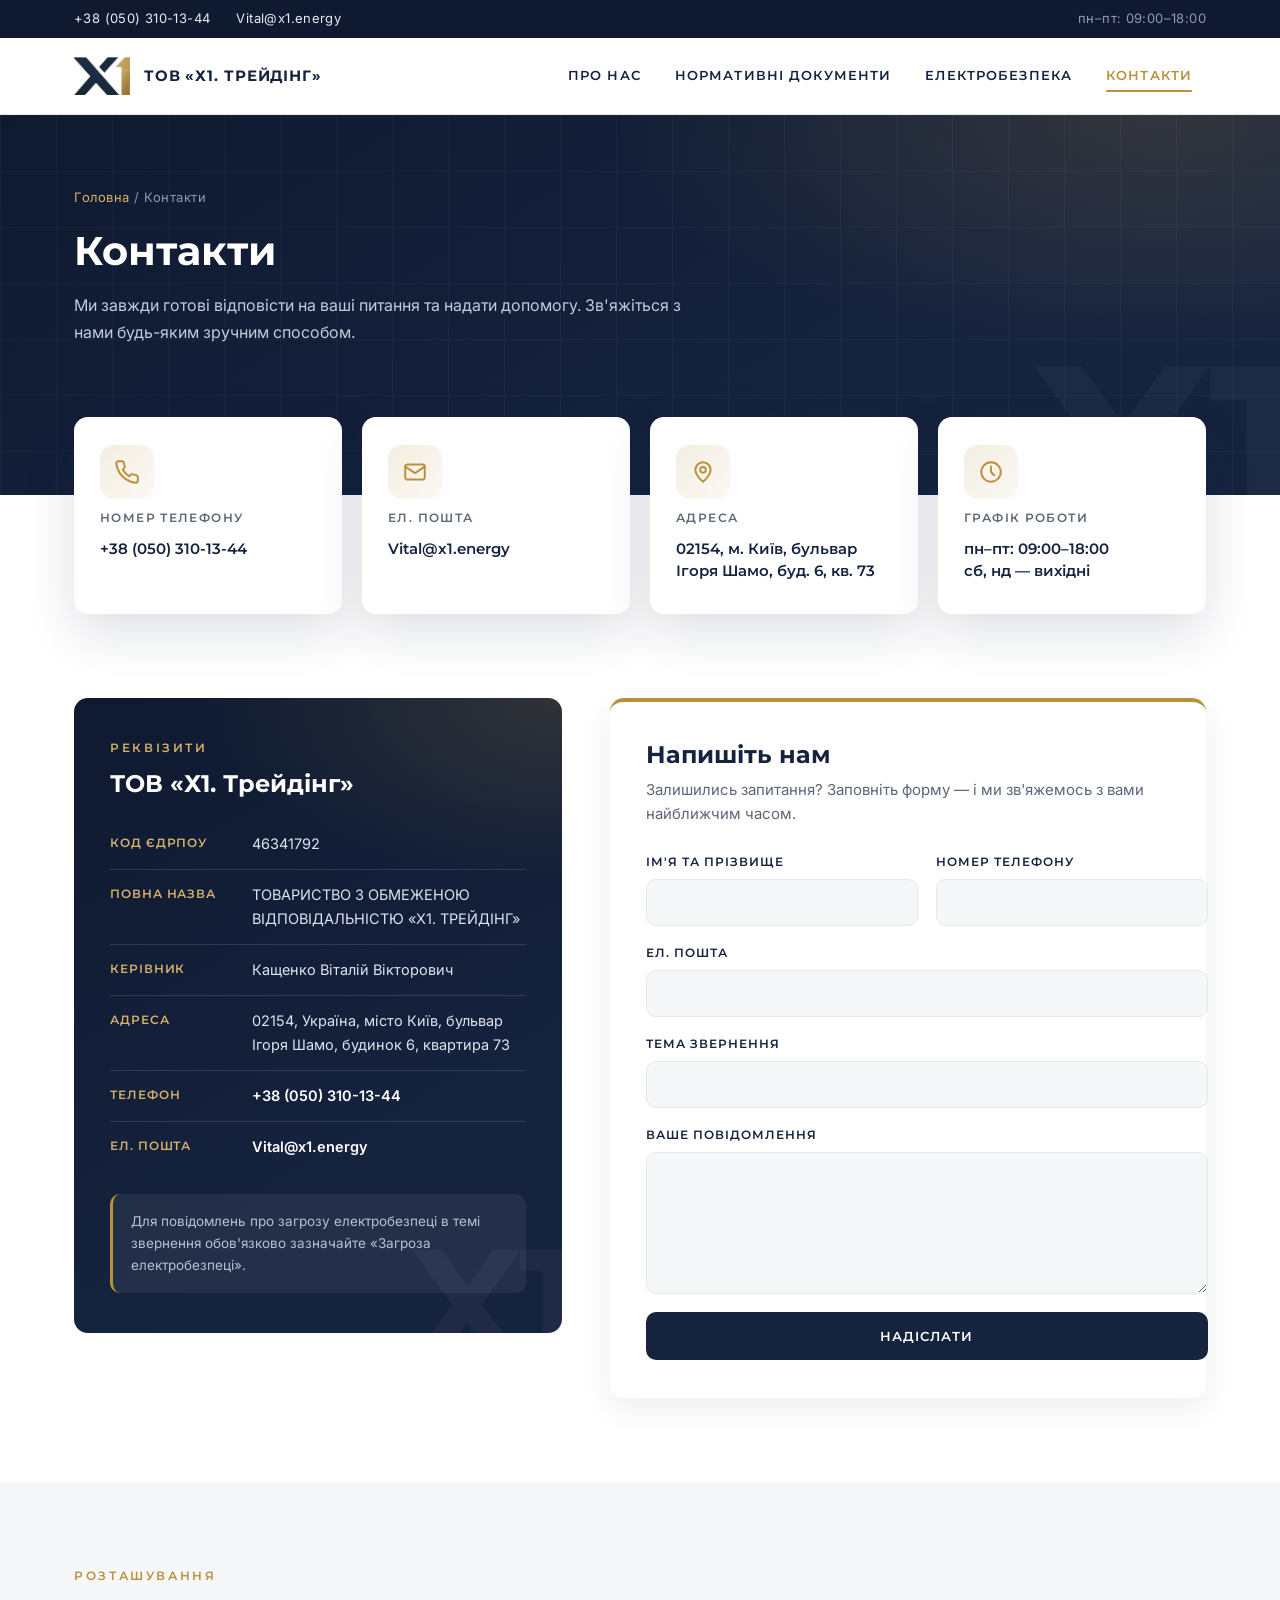
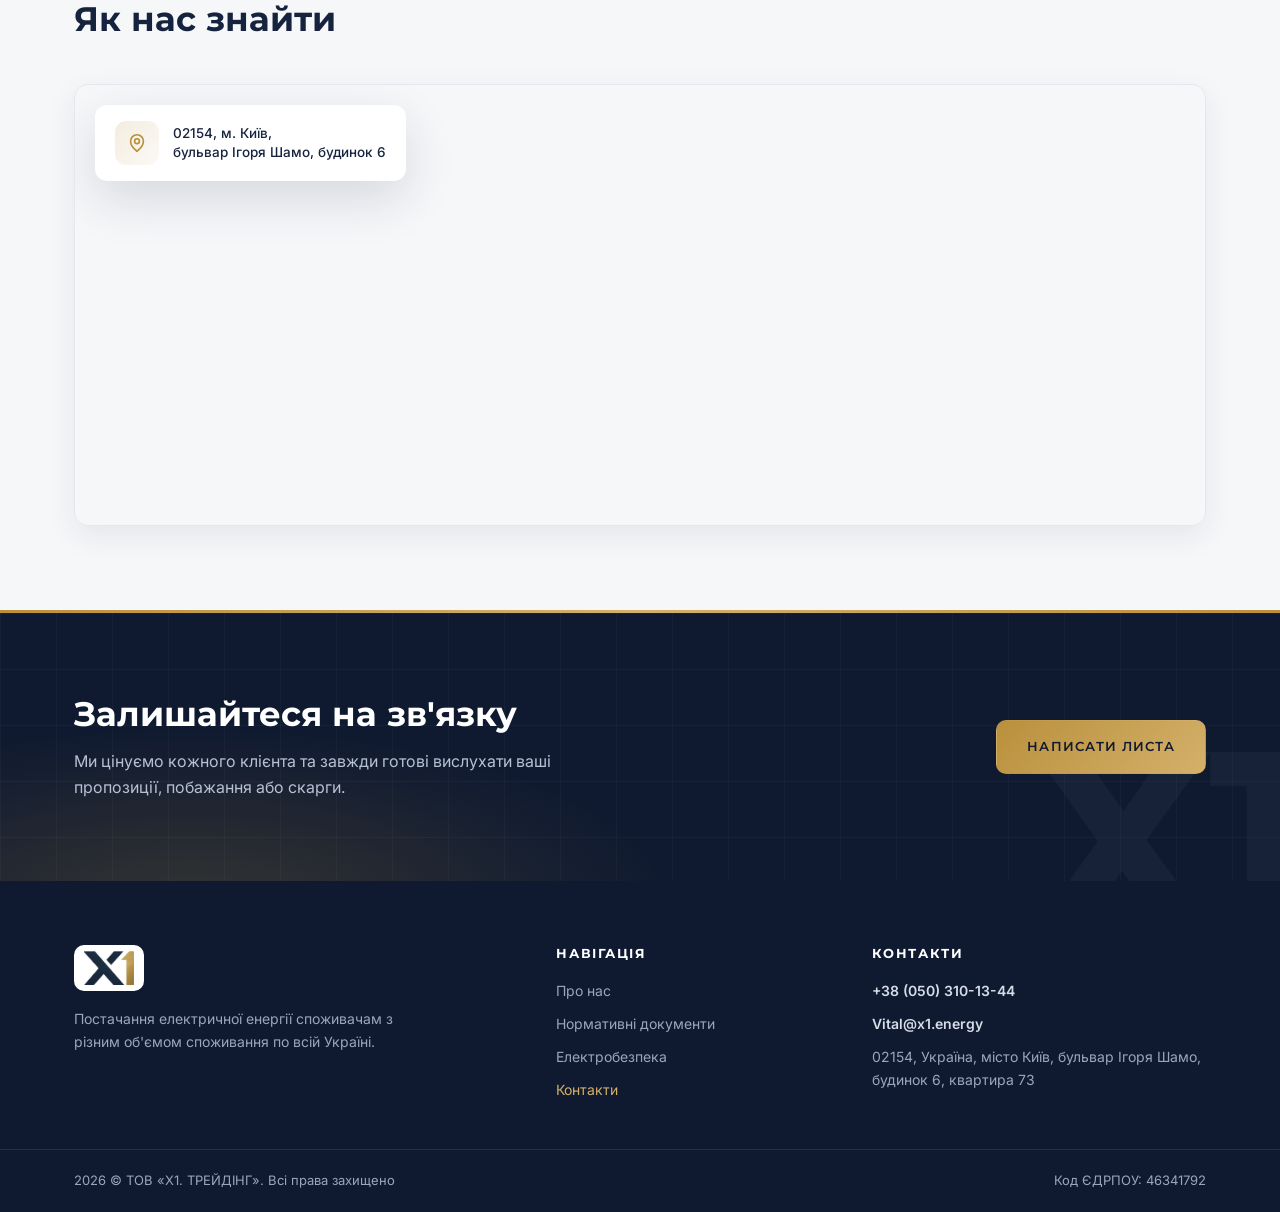
==== contacts.html @ e6f1e474 "first commit" ====
<!DOCTYPE html>
<html lang="uk">
<head>
  <meta charset="UTF-8">
  <meta name="viewport" content="width=device-width, initial-scale=1.0">
  <title>Контакти — ТОВ «Х1. ТРЕЙДІНГ»</title>
  <meta name="description" content="Контакти ТОВ «Х1. ТРЕЙДІНГ»: телефон +38 (050) 310-13-44, email Vital@x1.energy, Київ, бульвар Ігоря Шамо, 6.">
  <link rel="icon" type="image/png" href="logo/favicon.PNG">
  <link rel="preconnect" href="https://fonts.googleapis.com">
  <link rel="preconnect" href="https://fonts.gstatic.com" crossorigin>
  <link href="https://fonts.googleapis.com/css2?family=Inter:wght@400;500;600&family=Montserrat:wght@600;700&display=swap" rel="stylesheet">
  <link rel="stylesheet" href="styles.css">
  <script src="script.js" defer></script>
</head>
<body>

  <div class="utility-bar">
    <div class="container">
      <div class="utility-contacts">
        <a href="tel:+380503101344">+38 (050) 310-13-44</a>
        <a href="mailto:Vital@x1.energy">Vital@x1.energy</a>
      </div>
      <div class="utility-note">пн–пт: 09:00–18:00</div>
    </div>
  </div>

  <header class="site-header">
    <div class="container">
      <a class="brand" href="index.html">
        <img src="logo/logo%202.PNG" alt="Логотип Х1. Трейдінг">
        <span class="brand-name">ТОВ «Х1. Трейдінг»</span>
      </a>
      <button class="nav-toggle" type="button" aria-label="Відкрити меню" aria-expanded="false">
        <span></span><span></span><span></span>
      </button>
      <nav class="site-nav">
        <a href="index.html">Про нас</a>
        <a href="docs.html">Нормативні документи</a>
        <a href="electrosafety.html">Електробезпека</a>
        <a href="contacts.html" class="active">Контакти</a>
      </nav>
    </div>
  </header>

  <section class="page-hero tall">
    <div class="container">
      <div class="breadcrumbs"><a href="index.html">Головна</a> / Контакти</div>
      <h1>Контакти</h1>
      <p>Ми завжди готові відповісти на ваші питання та надати допомогу. Зв'яжіться з нами будь-яким зручним способом.</p>
    </div>
  </section>

  <div class="container">
    <div class="contact-strip">
      <div class="strip-card">
        <div class="card-icon">
          <svg viewBox="0 0 24 24" fill="none" stroke="currentColor" stroke-width="1.8" stroke-linecap="round" stroke-linejoin="round"><path d="M22 16.9v3a2 2 0 0 1-2.2 2 19.8 19.8 0 0 1-8.6-3.1 19.5 19.5 0 0 1-6-6A19.8 19.8 0 0 1 2.1 4.2 2 2 0 0 1 4.1 2h3a2 2 0 0 1 2 1.7c.1 1 .4 2 .7 2.9a2 2 0 0 1-.5 2.1L8.1 9.9a16 16 0 0 0 6 6l1.2-1.2a2 2 0 0 1 2.1-.5c.9.3 1.9.6 2.9.7a2 2 0 0 1 1.7 2z"/></svg>
        </div>
        <h3>Номер телефону</h3>
        <a class="value" href="tel:+380503101344">+38 (050) 310-13-44</a>
      </div>
      <div class="strip-card">
        <div class="card-icon">
          <svg viewBox="0 0 24 24" fill="none" stroke="currentColor" stroke-width="1.8" stroke-linecap="round" stroke-linejoin="round"><rect x="3" y="5" width="18" height="14" rx="2"/><path d="m3 7 9 6 9-6"/></svg>
        </div>
        <h3>Ел. пошта</h3>
        <a class="value" href="mailto:Vital@x1.energy">Vital@x1.energy</a>
      </div>
      <div class="strip-card">
        <div class="card-icon">
          <svg viewBox="0 0 24 24" fill="none" stroke="currentColor" stroke-width="1.8" stroke-linecap="round" stroke-linejoin="round"><path d="M12 21s-7-5.6-7-11a7 7 0 0 1 14 0c0 5.4-7 11-7 11z"/><circle cx="12" cy="10" r="2.6"/></svg>
        </div>
        <h3>Адреса</h3>
        <span class="value">02154, м. Київ, бульвар Ігоря Шамо, буд. 6, кв. 73</span>
      </div>
      <div class="strip-card">
        <div class="card-icon">
          <svg viewBox="0 0 24 24" fill="none" stroke="currentColor" stroke-width="1.8" stroke-linecap="round" stroke-linejoin="round"><circle cx="12" cy="12" r="9"/><path d="M12 7v5l3 3"/></svg>
        </div>
        <h3>Графік роботи</h3>
        <span class="value">пн–пт: 09:00–18:00<br>сб, нд — вихідні</span>
      </div>
    </div>
  </div>

  <section class="section">
    <div class="container">
      <div class="contact-layout">
        <div class="info-panel">
          <span class="kicker">Реквізити</span>
          <h2>ТОВ «Х1. Трейдінг»</h2>
          <dl>
            <div class="info-row">
              <dt>Код ЄДРПОУ</dt>
              <dd>46341792</dd>
            </div>
            <div class="info-row">
              <dt>Повна назва</dt>
              <dd>ТОВАРИСТВО З ОБМЕЖЕНОЮ ВІДПОВІДАЛЬНІСТЮ «Х1. ТРЕЙДІНГ»</dd>
            </div>
            <div class="info-row">
              <dt>Керівник</dt>
              <dd>Кащенко Віталій Вікторович</dd>
            </div>
            <div class="info-row">
              <dt>Адреса</dt>
              <dd>02154, Україна, місто Київ, бульвар Ігоря Шамо, будинок 6, квартира 73</dd>
            </div>
            <div class="info-row">
              <dt>Телефон</dt>
              <dd><a href="tel:+380503101344">+38 (050) 310-13-44</a></dd>
            </div>
            <div class="info-row">
              <dt>Ел. пошта</dt>
              <dd><a href="mailto:Vital@x1.energy">Vital@x1.energy</a></dd>
            </div>
          </dl>
          <div class="panel-note">
            Для повідомлень про загрозу електробезпеці в темі звернення обов'язково зазначайте «Загроза електробезпеці».
          </div>
        </div>

        <div class="form-card">
          <h2>Напишіть нам</h2>
          <p>Залишились запитання? Заповніть форму — і ми зв'яжемось з вами найближчим часом.</p>
          <form id="contactForm">
            <div class="form-grid">
              <div class="form-field">
                <label for="name">Ім'я та прізвище</label>
                <input type="text" id="name" name="name" required>
              </div>
              <div class="form-field">
                <label for="phone">Номер телефону</label>
                <input type="tel" id="phone" name="phone" required>
              </div>
              <div class="form-field full">
                <label for="email">Ел. пошта</label>
                <input type="email" id="email" name="email" required>
              </div>
              <div class="form-field full">
                <label for="subject">Тема звернення</label>
                <input type="text" id="subject" name="subject" required>
              </div>
              <div class="form-field full">
                <label for="message">Ваше повідомлення</label>
                <textarea id="message" name="message" rows="6" required></textarea>
              </div>
              <div class="form-field full">
                <button type="submit" class="button button-navy">Надіслати</button>
              </div>
            </div>
          </form>
        </div>
      </div>
    </div>
  </section>

  <section class="section tinted">
    <div class="container">
      <div class="section-head">
        <span class="kicker">Розташування</span>
        <h2>Як нас знайти</h2>
      </div>
      <div class="map-wrap">
        <div class="map-badge">
          <div class="card-icon">
            <svg viewBox="0 0 24 24" fill="none" stroke="currentColor" stroke-width="1.8" stroke-linecap="round" stroke-linejoin="round"><path d="M12 21s-7-5.6-7-11a7 7 0 0 1 14 0c0 5.4-7 11-7 11z"/><circle cx="12" cy="10" r="2.6"/></svg>
          </div>
          <p>02154, м. Київ,<br>бульвар Ігоря Шамо, будинок 6</p>
        </div>
        <iframe
          src="https://www.google.com/maps?q=%D0%B1%D1%83%D0%BB%D1%8C%D0%B2%D0%B0%D1%80%20%D0%86%D0%B3%D0%BE%D1%80%D1%8F%20%D0%A8%D0%B0%D0%BC%D0%BE%2C%206%2C%20%D0%9A%D0%B8%D1%97%D0%B2%2C%2002154&output=embed"
          allowfullscreen=""
          loading="lazy"
          referrerpolicy="no-referrer-when-downgrade"
          title="Карта: бульвар Ігоря Шамо, 6, Київ">
        </iframe>
      </div>
    </div>
  </section>

  <section class="cta">
    <div class="container">
      <div>
        <h2>Залишайтеся на зв'язку</h2>
        <p>Ми цінуємо кожного клієнта та завжди готові вислухати ваші пропозиції, побажання або скарги.</p>
      </div>
      <a href="mailto:Vital@x1.energy" class="button button-gold">Написати листа</a>
    </div>
  </section>

  <footer class="footer">
    <div class="container footer-grid">
      <div class="f-brand">
        <img src="logo/logo%202.PNG" alt="Логотип Х1. Трейдінг">
        <p>Постачання електричної енергії споживачам з різним об'ємом споживання по всій Україні.</p>
      </div>
      <div>
        <h4>Навігація</h4>
        <nav class="footer-links">
          <a href="index.html">Про нас</a>
          <a href="docs.html">Нормативні документи</a>
          <a href="electrosafety.html">Електробезпека</a>
          <a href="contacts.html" class="active">Контакти</a>
        </nav>
      </div>
      <div>
        <h4>Контакти</h4>
        <div class="footer-contacts">
          <a href="tel:+380503101344">+38 (050) 310-13-44</a>
          <a href="mailto:Vital@x1.energy">Vital@x1.energy</a>
          <span>02154, Україна, місто Київ, бульвар Ігоря Шамо, будинок 6, квартира 73</span>
        </div>
      </div>
    </div>
    <div class="footer-bottom">
      <div class="container">
        <span>2026 © ТОВ «Х1. ТРЕЙДІНГ». Всі права захищено</span>
        <span>Код ЄДРПОУ: 46341792</span>
      </div>
    </div>
  </footer>

</body>
</html>
---- styles.css ----
/* ============================================================
   ТОВ «Х1. ТРЕЙДІНГ» — фірмовий стиль
   Палітра: глибокий синій + золото (за логотипом)
   ============================================================ */

:root {
  --navy: #16233f;
  --navy-dark: #0f1a30;
  --navy-light: #24365c;
  --gold: #b9903c;
  --gold-light: #d4b06a;
  --ink: #1c2536;
  --muted: #5c6778;
  --line: #e3e7ee;
  --bg: #f6f7f9;
  --white: #ffffff;
  --radius: 14px;
  --shadow: 0 10px 30px rgba(22, 35, 63, 0.08);
  --shadow-lg: 0 18px 50px rgba(22, 35, 63, 0.14);
  --container: 1180px;
}

* {
  margin: 0;
  padding: 0;
  box-sizing: border-box;
}

html {
  scroll-behavior: smooth;
}

body {
  font-family: "Inter", "Segoe UI", Arial, sans-serif;
  font-size: 16px;
  line-height: 1.65;
  color: var(--ink);
  background: var(--white);
  -webkit-font-smoothing: antialiased;
}

h1, h2, h3, h4 {
  font-family: "Montserrat", "Segoe UI", Arial, sans-serif;
  color: var(--navy);
  line-height: 1.25;
  font-weight: 700;
}

img {
  max-width: 100%;
  display: block;
}

a {
  color: var(--navy);
  text-decoration: none;
}

.container {
  max-width: var(--container);
  margin: 0 auto;
  padding: 0 24px;
}

/* ---------- Верхня службова смуга ---------- */

.utility-bar {
  background: var(--navy-dark);
  color: #c8d0de;
  font-size: 13px;
  letter-spacing: 0.03em;
}

.utility-bar .container {
  display: flex;
  justify-content: space-between;
  align-items: center;
  min-height: 38px;
  gap: 16px;
  flex-wrap: wrap;
}

.utility-bar a {
  color: #e8ecf3;
  transition: color 0.2s;
}

.utility-bar a:hover {
  color: var(--gold-light);
}

.utility-contacts {
  display: flex;
  gap: 26px;
  flex-wrap: wrap;
}

.utility-note {
  color: #8e9ab0;
}

/* ---------- Шапка з навігацією ---------- */

.site-header {
  position: sticky;
  top: 0;
  z-index: 100;
  background: var(--white);
  border-bottom: 1px solid var(--line);
}

.site-header .container {
  display: flex;
  align-items: center;
  justify-content: space-between;
  min-height: 76px;
  gap: 24px;
}

.brand {
  display: flex;
  align-items: center;
  gap: 14px;
}

.brand img {
  height: 38px;
  width: auto;
}

.brand-name {
  font-family: "Montserrat", sans-serif;
  font-weight: 700;
  font-size: 15px;
  letter-spacing: 0.06em;
  color: var(--navy);
  text-transform: uppercase;
  white-space: nowrap;
}

.site-nav {
  display: flex;
  align-items: center;
  gap: 6px;
}

.site-nav a {
  font-family: "Montserrat", sans-serif;
  font-size: 12.5px;
  font-weight: 600;
  letter-spacing: 0.09em;
  text-transform: uppercase;
  color: var(--navy);
  padding: 10px 14px;
  border-radius: 8px;
  position: relative;
  transition: color 0.2s, background 0.2s;
}

.site-nav a:hover {
  background: var(--bg);
  color: var(--gold);
}

.site-nav a.active {
  color: var(--gold);
}

.site-nav a.active::after {
  content: "";
  position: absolute;
  left: 14px;
  right: 14px;
  bottom: 4px;
  height: 2px;
  background: var(--gold);
  border-radius: 2px;
}

.nav-toggle {
  display: none;
  background: none;
  border: 1px solid var(--line);
  border-radius: 8px;
  width: 44px;
  height: 44px;
  cursor: pointer;
  flex-direction: column;
  align-items: center;
  justify-content: center;
  gap: 5px;
}

.nav-toggle span {
  display: block;
  width: 20px;
  height: 2px;
  background: var(--navy);
  transition: transform 0.25s, opacity 0.25s;
}

.nav-toggle.open span:nth-child(1) {
  transform: translateY(7px) rotate(45deg);
}

.nav-toggle.open span:nth-child(2) {
  opacity: 0;
}

.nav-toggle.open span:nth-child(3) {
  transform: translateY(-7px) rotate(-45deg);
}

/* ---------- Hero головної сторінки ---------- */

.hero {
  background:
    radial-gradient(1100px 500px at 85% -10%, rgba(185, 144, 60, 0.16), transparent 60%),
    linear-gradient(160deg, var(--navy-dark) 0%, var(--navy) 55%, var(--navy-light) 100%);
  color: #dde3ee;
  overflow: hidden;
  position: relative;
}

.hero::before {
  content: "";
  position: absolute;
  inset: 0;
  background-image:
    linear-gradient(rgba(255, 255, 255, 0.035) 1px, transparent 1px),
    linear-gradient(90deg, rgba(255, 255, 255, 0.035) 1px, transparent 1px);
  background-size: 64px 64px;
  mask-image: radial-gradient(800px 600px at 30% 40%, rgba(0, 0, 0, 0.9), transparent 75%);
  pointer-events: none;
}

.hero::after {
  content: "X1";
  position: absolute;
  right: -30px;
  bottom: -110px;
  font-family: "Montserrat", sans-serif;
  font-weight: 700;
  font-size: 380px;
  line-height: 1;
  color: rgba(255, 255, 255, 0.028);
  letter-spacing: -0.04em;
  pointer-events: none;
  user-select: none;
}

.hero .container {
  position: relative;
  z-index: 1;
  display: grid;
  grid-template-columns: minmax(0, 1.15fr) minmax(0, 0.85fr);
  gap: 56px;
  align-items: center;
  padding-top: 88px;
  padding-bottom: 88px;
}

.eyebrow {
  display: inline-flex;
  align-items: center;
  gap: 10px;
  font-family: "Montserrat", sans-serif;
  font-size: 12px;
  font-weight: 600;
  letter-spacing: 0.22em;
  text-transform: uppercase;
  color: var(--gold-light);
  margin-bottom: 22px;
}

.eyebrow::before {
  content: "";
  width: 34px;
  height: 2px;
  background: var(--gold);
}

.hero h1 {
  color: var(--white);
  font-size: clamp(30px, 4vw, 46px);
  letter-spacing: 0.01em;
  margin-bottom: 22px;
}

.hero h1 .gold {
  color: var(--gold-light);
}

.hero p {
  max-width: 560px;
  margin-bottom: 14px;
  color: #c2cbdc;
}

.hero-actions {
  display: flex;
  gap: 14px;
  margin-top: 30px;
  flex-wrap: wrap;
}

/* Картка реквізитів у hero */

.req-card {
  background: var(--white);
  border-radius: var(--radius);
  box-shadow: var(--shadow-lg);
  padding: 34px 32px;
  border-top: 4px solid var(--gold);
}

.req-card h3 {
  font-size: 17px;
  margin-bottom: 20px;
  letter-spacing: 0.02em;
}

.req-row {
  display: grid;
  grid-template-columns: 118px 1fr;
  gap: 14px;
  padding: 11px 0;
  border-bottom: 1px solid var(--line);
  font-size: 14.5px;
}

.req-row:last-child {
  border-bottom: none;
}

.req-row dt {
  font-family: "Montserrat", sans-serif;
  font-weight: 600;
  font-size: 12px;
  letter-spacing: 0.06em;
  text-transform: uppercase;
  color: var(--gold);
  padding-top: 2px;
}

.req-row dd {
  color: var(--ink);
}

.req-row dd a {
  color: var(--navy);
  font-weight: 600;
}

.req-row dd a:hover {
  color: var(--gold);
}

/* ---------- Hero внутрішніх сторінок ---------- */

.page-hero {
  background:
    radial-gradient(900px 400px at 90% 0%, rgba(185, 144, 60, 0.18), transparent 60%),
    linear-gradient(150deg, var(--navy-dark) 0%, var(--navy) 70%);
  color: #c2cbdc;
  padding: 72px 0 64px;
}

.page-hero .breadcrumbs {
  font-size: 13px;
  letter-spacing: 0.04em;
  color: #8e9ab0;
  margin-bottom: 18px;
}

.page-hero .breadcrumbs a {
  color: var(--gold-light);
}

.page-hero h1 {
  color: var(--white);
  font-size: clamp(28px, 3.4vw, 40px);
  margin-bottom: 16px;
}

.page-hero p {
  max-width: 640px;
}

/* ---------- Загальні секції ---------- */

.section {
  padding: 84px 0;
}

.section.tinted {
  background: var(--bg);
}

.section-head {
  margin-bottom: 44px;
  max-width: 720px;
}

.section-head .kicker {
  font-family: "Montserrat", sans-serif;
  font-size: 12px;
  font-weight: 600;
  letter-spacing: 0.22em;
  text-transform: uppercase;
  color: var(--gold);
  display: block;
  margin-bottom: 12px;
}

.section-head h2 {
  font-size: clamp(24px, 2.8vw, 34px);
}

.section-head.center {
  margin-left: auto;
  margin-right: auto;
  text-align: center;
}

.section-head.center .kicker::before,
.section-head.center .kicker::after {
  content: "—";
  margin: 0 10px;
  color: var(--line);
}

.text-subtle {
  color: var(--muted);
}

/* ---------- Кнопки ---------- */

.button {
  display: inline-flex;
  align-items: center;
  justify-content: center;
  gap: 10px;
  font-family: "Montserrat", sans-serif;
  font-size: 13px;
  font-weight: 600;
  letter-spacing: 0.08em;
  text-transform: uppercase;
  padding: 15px 30px;
  border-radius: 10px;
  border: 1px solid transparent;
  cursor: pointer;
  transition: background 0.2s, color 0.2s, border-color 0.2s, transform 0.15s;
}

.button:active {
  transform: translateY(1px);
}

.button-gold {
  background: linear-gradient(135deg, var(--gold) 0%, var(--gold-light) 100%);
  color: var(--navy-dark);
}

.button-gold:hover {
  background: var(--gold-light);
}

.button-ghost {
  border-color: rgba(255, 255, 255, 0.35);
  color: var(--white);
  background: transparent;
}

.button-ghost:hover {
  border-color: var(--gold-light);
  color: var(--gold-light);
}

.button-navy {
  background: var(--navy);
  color: var(--white);
}

.button-navy:hover {
  background: var(--navy-light);
}

.button-outline {
  border-color: var(--navy);
  color: var(--navy);
  background: transparent;
  padding: 11px 22px;
  font-size: 12px;
}

.button-outline:hover {
  background: var(--navy);
  color: var(--white);
}

/* ---------- Головна: про компанію ---------- */

.about-grid {
  display: grid;
  grid-template-columns: minmax(0, 1fr) minmax(0, 1fr);
  gap: 60px;
  align-items: start;
}

.about-grid .lead {
  font-size: 19px;
  color: var(--navy);
  font-weight: 500;
  line-height: 1.6;
}

.about-grid .col p + p {
  margin-top: 16px;
}

.about-facts {
  display: grid;
  grid-template-columns: 1fr 1fr;
  gap: 18px;
  margin-top: 40px;
}

.fact {
  border-left: 3px solid var(--gold);
  padding-left: 18px;
}

.fact .fact-title {
  font-family: "Montserrat", sans-serif;
  font-weight: 700;
  color: var(--navy);
  font-size: 15px;
  margin-bottom: 4px;
}

.fact p {
  font-size: 14px;
  color: var(--muted);
}

/* ---------- Смуга виду діяльності ---------- */

.activity-band {
  background: var(--navy);
  color: var(--white);
  padding: 56px 0;
}

.activity-band .container {
  display: flex;
  align-items: center;
  gap: 34px;
  flex-wrap: wrap;
}

.activity-code {
  font-family: "Montserrat", sans-serif;
  font-size: clamp(38px, 5vw, 56px);
  font-weight: 700;
  color: var(--gold-light);
  line-height: 1;
  white-space: nowrap;
}

.activity-band .divider {
  width: 1px;
  align-self: stretch;
  background: rgba(255, 255, 255, 0.18);
}

.activity-band h2 {
  color: var(--white);
  font-size: clamp(20px, 2.4vw, 28px);
  margin-bottom: 6px;
}

.activity-band p {
  color: #b7c1d4;
  max-width: 560px;
  font-size: 15px;
}

/* ---------- Переваги ---------- */

.cards-3 {
  display: grid;
  grid-template-columns: repeat(3, minmax(0, 1fr));
  gap: 24px;
}

.adv-card {
  background: var(--white);
  border: 1px solid var(--line);
  border-radius: var(--radius);
  padding: 32px 28px;
  transition: box-shadow 0.25s, transform 0.25s, border-color 0.25s;
}

.adv-card:hover {
  box-shadow: var(--shadow);
  transform: translateY(-4px);
  border-color: transparent;
}

.adv-num {
  font-family: "Montserrat", sans-serif;
  font-size: 15px;
  font-weight: 700;
  color: var(--gold);
  letter-spacing: 0.1em;
  margin-bottom: 16px;
}

.adv-card h3 {
  font-size: 18px;
  margin-bottom: 10px;
}

.adv-card p {
  font-size: 14.5px;
  color: var(--muted);
}

/* ---------- CTA ---------- */

.cta {
  background:
    radial-gradient(800px 300px at 15% 110%, rgba(185, 144, 60, 0.22), transparent 60%),
    var(--navy-dark);
  padding: 80px 0;
}

.cta .container {
  display: flex;
  align-items: center;
  justify-content: space-between;
  gap: 40px;
  flex-wrap: wrap;
}

.cta h2 {
  color: var(--white);
  font-size: clamp(24px, 3vw, 34px);
  margin-bottom: 12px;
}

.cta p {
  color: #b7c1d4;
  max-width: 560px;
}

/* ---------- Сторінка документів ---------- */

.law-list {
  display: grid;
  gap: 18px;
}

.law-item {
  background: var(--white);
  border: 1px solid var(--line);
  border-radius: var(--radius);
  padding: 28px 30px;
  display: grid;
  grid-template-columns: 64px 1fr auto;
  gap: 24px;
  align-items: center;
  transition: box-shadow 0.25s, border-color 0.25s;
}

.law-item:hover {
  box-shadow: var(--shadow);
  border-color: transparent;
}

.law-index {
  font-family: "Montserrat", sans-serif;
  font-size: 26px;
  font-weight: 700;
  color: var(--gold);
  border: 2px solid var(--gold);
  border-radius: 12px;
  width: 60px;
  height: 60px;
  display: flex;
  align-items: center;
  justify-content: center;
}

.law-item h3 {
  font-size: 16px;
  margin-bottom: 8px;
}

.law-item p {
  font-size: 14px;
  color: var(--muted);
}

/* ---------- Картки-плитки (постанови, поради) ---------- */

.tiles {
  display: grid;
  grid-template-columns: repeat(3, minmax(0, 1fr));
  gap: 22px;
}

.tile {
  background: var(--white);
  border-radius: var(--radius);
  border: 1px solid var(--line);
  border-top: 3px solid var(--gold);
  padding: 28px 26px;
  display: flex;
  flex-direction: column;
  gap: 12px;
  transition: box-shadow 0.25s, transform 0.25s;
}

.tile:hover {
  box-shadow: var(--shadow);
  transform: translateY(-4px);
}

.tile h3 {
  font-size: 16px;
}

.tile p {
  font-size: 14px;
  color: var(--muted);
  flex-grow: 1;
}

.tile .button {
  align-self: flex-start;
}

/* ---------- Електробезпека ---------- */

.steps-line {
  display: grid;
  grid-template-columns: repeat(4, minmax(0, 1fr));
  gap: 22px;
  counter-reset: step;
}

.step {
  background: var(--white);
  border: 1px solid var(--line);
  border-radius: var(--radius);
  padding: 30px 26px;
  position: relative;
}

.step::before {
  counter-increment: step;
  content: "0" counter(step);
  font-family: "Montserrat", sans-serif;
  font-size: 30px;
  font-weight: 700;
  color: var(--gold);
  display: block;
  margin-bottom: 14px;
}

.step h3 {
  font-size: 16px;
  margin-bottom: 8px;
}

.step p {
  font-size: 14px;
  color: var(--muted);
}

.emergency-grid {
  display: grid;
  grid-template-columns: repeat(3, minmax(0, 1fr));
  gap: 22px;
}

.emergency-card {
  border-radius: var(--radius);
  padding: 32px 28px;
  color: var(--white);
  background: var(--navy);
  display: flex;
  flex-direction: column;
  gap: 10px;
}

.emergency-card.alt {
  background: var(--navy-light);
}

.emergency-card h3 {
  color: var(--white);
  font-size: 17px;
}

.emergency-card p {
  color: #b7c1d4;
  font-size: 14px;
  flex-grow: 1;
}

.emergency-number {
  font-family: "Montserrat", sans-serif;
  font-size: 42px;
  font-weight: 700;
  color: var(--gold-light);
  line-height: 1;
}

.emergency-phone {
  font-family: "Montserrat", sans-serif;
  font-size: 20px;
  font-weight: 700;
  color: var(--gold-light);
}

.report-grid {
  display: grid;
  grid-template-columns: repeat(3, minmax(0, 1fr));
  gap: 22px;
}

.report-card {
  background: var(--white);
  border: 1px solid var(--line);
  border-radius: var(--radius);
  padding: 30px 26px;
}

.report-card h3 {
  font-size: 16px;
  margin-bottom: 10px;
}

.report-card p,
.report-card li {
  font-size: 14px;
  color: var(--muted);
}

.report-card ul {
  margin-top: 10px;
  padding-left: 18px;
  display: grid;
  gap: 6px;
}

.report-card strong {
  color: var(--navy);
}

/* ---------- Контакти ---------- */

.contact-layout {
  display: grid;
  grid-template-columns: minmax(0, 0.9fr) minmax(0, 1.1fr);
  gap: 48px;
  align-items: start;
}

.contact-list {
  display: grid;
  gap: 16px;
}

.contact-item {
  background: var(--white);
  border: 1px solid var(--line);
  border-radius: var(--radius);
  padding: 22px 24px;
  display: grid;
  grid-template-columns: 52px 1fr;
  gap: 18px;
  align-items: center;
}

.contact-item .ci-icon {
  width: 52px;
  height: 52px;
  border-radius: 12px;
  background: rgba(185, 144, 60, 0.12);
  color: var(--gold);
  display: flex;
  align-items: center;
  justify-content: center;
}

.contact-item .ci-icon svg {
  width: 24px;
  height: 24px;
}

.contact-item h3 {
  font-size: 13px;
  letter-spacing: 0.08em;
  text-transform: uppercase;
  margin-bottom: 4px;
}

.contact-item p,
.contact-item a {
  font-size: 15px;
  color: var(--muted);
}

.contact-item a {
  font-weight: 600;
  color: var(--navy);
}

.contact-item a:hover {
  color: var(--gold);
}

/* Форма */

.form-card {
  background: var(--white);
  border-radius: var(--radius);
  box-shadow: var(--shadow);
  border-top: 4px solid var(--gold);
  padding: 38px 36px;
}

.form-card h2 {
  font-size: 24px;
  margin-bottom: 8px;
}

.form-card > p {
  color: var(--muted);
  margin-bottom: 26px;
  font-size: 15px;
}

.form-grid {
  display: grid;
  grid-template-columns: 1fr 1fr;
  gap: 18px;
}

.form-field {
  display: flex;
  flex-direction: column;
  gap: 7px;
}

.form-field.full {
  grid-column: 1 / -1;
}

.form-field label {
  font-family: "Montserrat", sans-serif;
  font-size: 11.5px;
  font-weight: 600;
  letter-spacing: 0.09em;
  text-transform: uppercase;
  color: var(--navy);
}

.form-field input,
.form-field textarea {
  font-family: inherit;
  font-size: 15px;
  color: var(--ink);
  border: 1px solid var(--line);
  border-radius: 10px;
  padding: 13px 15px;
  background: var(--bg);
  transition: border-color 0.2s, background 0.2s;
  resize: vertical;
}

.form-field input:focus,
.form-field textarea:focus {
  outline: none;
  border-color: var(--gold);
  background: var(--white);
}

.form-note {
  font-size: 13px;
  color: var(--muted);
  margin-top: 14px;
}

/* Карта */

.map-wrap {
  border-radius: var(--radius);
  overflow: hidden;
  box-shadow: var(--shadow);
  border: 1px solid var(--line);
}

.map-wrap iframe {
  display: block;
  width: 100%;
  height: 440px;
  border: 0;
}

/* ---------- Футер ---------- */

.footer {
  background: var(--navy-dark);
  color: #9aa6bc;
  padding: 64px 0 0;
  font-size: 14px;
}

.footer-grid {
  display: grid;
  grid-template-columns: minmax(0, 1.3fr) minmax(0, 0.8fr) minmax(0, 1fr);
  gap: 48px;
  padding-bottom: 48px;
}

.footer .f-brand img {
  height: 46px;
  margin-bottom: 16px;
  background: var(--white);
  border-radius: 10px;
  padding: 6px 10px;
}

.footer .f-brand p {
  max-width: 320px;
}

.footer h4 {
  color: var(--white);
  font-size: 13px;
  letter-spacing: 0.12em;
  text-transform: uppercase;
  margin-bottom: 18px;
}

.footer-links {
  display: grid;
  gap: 10px;
}

.footer-links a {
  color: #9aa6bc;
  transition: color 0.2s;
}

.footer-links a:hover,
.footer-links a.active {
  color: var(--gold-light);
}

.footer-contacts {
  display: grid;
  gap: 10px;
}

.footer-contacts a {
  color: #d6dce8;
  font-weight: 600;
}

.footer-contacts a:hover {
  color: var(--gold-light);
}

.footer-bottom {
  border-top: 1px solid rgba(255, 255, 255, 0.1);
  padding: 20px 0;
  font-size: 13px;
}

.footer-bottom .container {
  display: flex;
  justify-content: space-between;
  gap: 16px;
  flex-wrap: wrap;
}

/* ============================================================
   Декоративні елементи та додаткові компоненти
   ============================================================ */

/* Тінь шапки при прокрутці */

.site-header {
  transition: box-shadow 0.25s;
}

.site-header.scrolled {
  box-shadow: 0 8px 24px rgba(22, 35, 63, 0.1);
}

/* Узор і водяний знак внутрішніх hero та CTA */

.page-hero,
.cta {
  position: relative;
  overflow: hidden;
}

.page-hero::before,
.cta::before {
  content: "";
  position: absolute;
  inset: 0;
  background-image:
    linear-gradient(rgba(255, 255, 255, 0.03) 1px, transparent 1px),
    linear-gradient(90deg, rgba(255, 255, 255, 0.03) 1px, transparent 1px);
  background-size: 56px 56px;
  pointer-events: none;
}

.page-hero::after,
.cta::after {
  content: "X1";
  position: absolute;
  right: -20px;
  bottom: -90px;
  font-family: "Montserrat", sans-serif;
  font-weight: 700;
  font-size: 260px;
  line-height: 1;
  color: rgba(255, 255, 255, 0.03);
  letter-spacing: -0.04em;
  pointer-events: none;
  user-select: none;
}

.page-hero .container,
.cta .container {
  position: relative;
  z-index: 1;
}

/* Золота смуга над CTA */

.cta {
  border-top: 3px solid;
  border-image: linear-gradient(90deg, var(--gold), var(--gold-light), var(--gold)) 1;
}

/* Градієнт на великому коді діяльності */

.activity-code {
  background: linear-gradient(120deg, var(--gold-light) 0%, var(--gold) 55%, #8f6c24 100%);
  -webkit-background-clip: text;
  background-clip: text;
  -webkit-text-fill-color: transparent;
}

/* Іконки в картках */

.card-icon {
  width: 54px;
  height: 54px;
  border-radius: 14px;
  background: linear-gradient(135deg, rgba(185, 144, 60, 0.16), rgba(185, 144, 60, 0.05));
  color: var(--gold);
  display: flex;
  align-items: center;
  justify-content: center;
  flex: none;
}

.card-icon svg {
  width: 26px;
  height: 26px;
}

.tile .card-icon,
.adv-card .card-icon {
  margin-bottom: 6px;
}

.adv-card {
  position: relative;
  overflow: hidden;
}

.adv-card .adv-num {
  position: absolute;
  top: 22px;
  right: 26px;
  font-size: 13px;
  margin: 0;
  color: rgba(185, 144, 60, 0.55);
}

.adv-card::after {
  content: "";
  position: absolute;
  left: 0;
  bottom: 0;
  height: 3px;
  width: 0;
  background: linear-gradient(90deg, var(--gold), var(--gold-light));
  transition: width 0.35s ease;
}

.adv-card:hover::after {
  width: 100%;
}

/* Закони: золота смуга при наведенні */

.law-item {
  border-left: 3px solid transparent;
  transition: box-shadow 0.25s, border-color 0.25s, transform 0.25s;
}

.law-item:hover {
  border-left-color: var(--gold);
  transform: translateX(4px);
}

/* Кроки: золота риска під номером */

.step::before {
  width: 44px;
  border-bottom: 2px solid rgba(185, 144, 60, 0.55);
  padding-bottom: 8px;
}

.step {
  transition: box-shadow 0.25s, transform 0.25s;
}

.step:hover {
  box-shadow: var(--shadow);
  transform: translateY(-4px);
}

/* Сітка з 4 карток в один ряд */

.tiles.tiles-4 {
  grid-template-columns: repeat(4, minmax(0, 1fr));
}

/* Секція завантаження документів */

.download-grid {
  display: grid;
  grid-template-columns: repeat(2, minmax(0, 1fr));
  gap: 24px;
}

.download-card {
  background: var(--white);
  border: 1px solid var(--line);
  border-radius: var(--radius);
  padding: 36px 34px;
  position: relative;
  overflow: hidden;
  display: flex;
  flex-direction: column;
  gap: 12px;
  transition: box-shadow 0.25s, transform 0.25s;
}

.download-card::before {
  content: "";
  position: absolute;
  top: 0;
  left: 0;
  right: 0;
  height: 4px;
  background: linear-gradient(90deg, var(--gold), var(--gold-light));
}

.download-card:hover {
  box-shadow: var(--shadow);
  transform: translateY(-4px);
}

.download-card h3 {
  font-size: 18px;
}

.download-card p {
  color: var(--muted);
  font-size: 14.5px;
  flex-grow: 1;
}

.download-card .button {
  align-self: flex-start;
}

.download-card .button svg {
  width: 18px;
  height: 18px;
}

/* ---------- Сторінка контактів: оновлений макет ---------- */

.page-hero.tall {
  padding-bottom: 150px;
}

.contact-strip {
  display: grid;
  grid-template-columns: repeat(4, minmax(0, 1fr));
  gap: 20px;
  margin-top: -78px;
  position: relative;
  z-index: 5;
}

.strip-card {
  background: var(--white);
  border-radius: var(--radius);
  box-shadow: var(--shadow-lg);
  padding: 28px 26px;
  display: flex;
  flex-direction: column;
  gap: 12px;
  border-bottom: 3px solid transparent;
  transition: transform 0.25s, border-color 0.25s;
}

.strip-card:hover {
  transform: translateY(-5px);
  border-bottom-color: var(--gold);
}

.strip-card h3 {
  font-size: 11.5px;
  letter-spacing: 0.12em;
  text-transform: uppercase;
  color: var(--muted);
  font-weight: 600;
}

.strip-card .value {
  font-family: "Montserrat", sans-serif;
  font-weight: 600;
  font-size: 15px;
  color: var(--navy);
  line-height: 1.5;
}

.strip-card a.value:hover {
  color: var(--gold);
}

/* Темна панель з реквізитами */

.info-panel {
  background:
    radial-gradient(600px 300px at 100% 0%, rgba(185, 144, 60, 0.18), transparent 60%),
    linear-gradient(150deg, var(--navy-dark) 0%, var(--navy) 75%);
  border-radius: var(--radius);
  padding: 40px 36px;
  color: #c2cbdc;
  position: relative;
  overflow: hidden;
}

.info-panel::after {
  content: "X1";
  position: absolute;
  right: -14px;
  bottom: -52px;
  font-family: "Montserrat", sans-serif;
  font-weight: 700;
  font-size: 160px;
  line-height: 1;
  color: rgba(255, 255, 255, 0.04);
  letter-spacing: -0.04em;
  pointer-events: none;
  user-select: none;
}

.info-panel > * {
  position: relative;
  z-index: 1;
}

.info-panel .kicker {
  font-family: "Montserrat", sans-serif;
  font-size: 12px;
  font-weight: 600;
  letter-spacing: 0.22em;
  text-transform: uppercase;
  color: var(--gold-light);
  display: block;
  margin-bottom: 12px;
}

.info-panel h2 {
  color: var(--white);
  font-size: 24px;
  margin-bottom: 20px;
}

.info-row {
  display: grid;
  grid-template-columns: 128px 1fr;
  gap: 14px;
  padding: 13px 0;
  border-bottom: 1px solid rgba(255, 255, 255, 0.12);
  font-size: 14.5px;
}

.info-row:last-of-type {
  border-bottom: none;
}

.info-row dt {
  font-family: "Montserrat", sans-serif;
  font-weight: 600;
  font-size: 11.5px;
  letter-spacing: 0.08em;
  text-transform: uppercase;
  color: var(--gold-light);
  padding-top: 2px;
}

.info-row dd {
  color: #dde3ee;
}

.info-row dd a {
  color: var(--white);
  font-weight: 600;
}

.info-row dd a:hover {
  color: var(--gold-light);
}

.info-panel .panel-note {
  margin-top: 22px;
  padding: 16px 18px;
  border-radius: 10px;
  background: rgba(255, 255, 255, 0.06);
  border-left: 3px solid var(--gold);
  font-size: 13.5px;
  color: #b7c1d4;
}

/* Бейдж з адресою на карті */

.map-wrap {
  position: relative;
}

.map-badge {
  position: absolute;
  top: 20px;
  left: 20px;
  z-index: 2;
  background: var(--white);
  border-radius: 12px;
  box-shadow: var(--shadow-lg);
  padding: 16px 20px;
  display: flex;
  align-items: center;
  gap: 14px;
  max-width: 340px;
}

.map-badge .card-icon {
  width: 44px;
  height: 44px;
  border-radius: 11px;
}

.map-badge .card-icon svg {
  width: 22px;
  height: 22px;
}

.map-badge p {
  font-size: 13.5px;
  color: var(--navy);
  font-weight: 500;
  line-height: 1.45;
}

/* Плавна поява блоків при прокрутці */

@media (prefers-reduced-motion: no-preference) {
  .reveal {
    opacity: 0;
    transform: translateY(26px);
    transition: opacity 0.65s ease, transform 0.65s ease;
    transition-delay: var(--reveal-delay, 0s);
  }

  .reveal.visible {
    opacity: 1;
    transform: none;
  }
}

/* ---------- Адаптивність ---------- */

@media (max-width: 1024px) {
  .hero .container {
    grid-template-columns: 1fr;
    gap: 44px;
    padding-top: 64px;
    padding-bottom: 64px;
  }

  .about-grid {
    grid-template-columns: 1fr;
    gap: 32px;
  }

  .cards-3,
  .tiles,
  .tiles.tiles-4,
  .emergency-grid,
  .report-grid,
  .download-grid {
    grid-template-columns: repeat(2, minmax(0, 1fr));
  }

  .steps-line {
    grid-template-columns: repeat(2, minmax(0, 1fr));
  }

  .contact-layout {
    grid-template-columns: 1fr;
  }

  .contact-strip {
    grid-template-columns: repeat(2, minmax(0, 1fr));
  }

  .footer-grid {
    grid-template-columns: 1fr 1fr;
  }
}

@media (max-width: 720px) {
  .section {
    padding: 60px 0;
  }

  .brand-name {
    display: none;
  }

  .nav-toggle {
    display: flex;
  }

  .site-nav {
    position: absolute;
    top: 100%;
    left: 0;
    right: 0;
    background: var(--white);
    border-bottom: 1px solid var(--line);
    box-shadow: var(--shadow);
    flex-direction: column;
    align-items: stretch;
    padding: 12px 16px 18px;
    gap: 4px;
    display: none;
  }

  .site-nav.open {
    display: flex;
  }

  .site-nav a.active::after {
    display: none;
  }

  .cards-3,
  .tiles,
  .tiles.tiles-4,
  .emergency-grid,
  .report-grid,
  .download-grid,
  .steps-line,
  .about-facts,
  .form-grid {
    grid-template-columns: 1fr;
  }

  .hero::after,
  .page-hero::after,
  .cta::after {
    display: none;
  }

  .contact-strip {
    grid-template-columns: 1fr;
    margin-top: -50px;
  }

  .page-hero.tall {
    padding-bottom: 110px;
  }

  .info-panel {
    padding: 30px 24px;
  }

  .info-row {
    grid-template-columns: 1fr;
    gap: 4px;
  }

  .map-badge {
    position: static;
    max-width: none;
    border-radius: 12px 12px 0 0;
    box-shadow: none;
    border-bottom: 1px solid var(--line);
  }

  .law-item {
    grid-template-columns: 1fr;
    gap: 16px;
  }

  .law-index {
    width: 52px;
    height: 52px;
    font-size: 22px;
  }

  .footer-grid {
    grid-template-columns: 1fr;
    gap: 32px;
  }

  .req-row {
    grid-template-columns: 1fr;
    gap: 4px;
  }

  .utility-bar .container {
    justify-content: center;
  }

  .utility-note {
    display: none;
  }
}
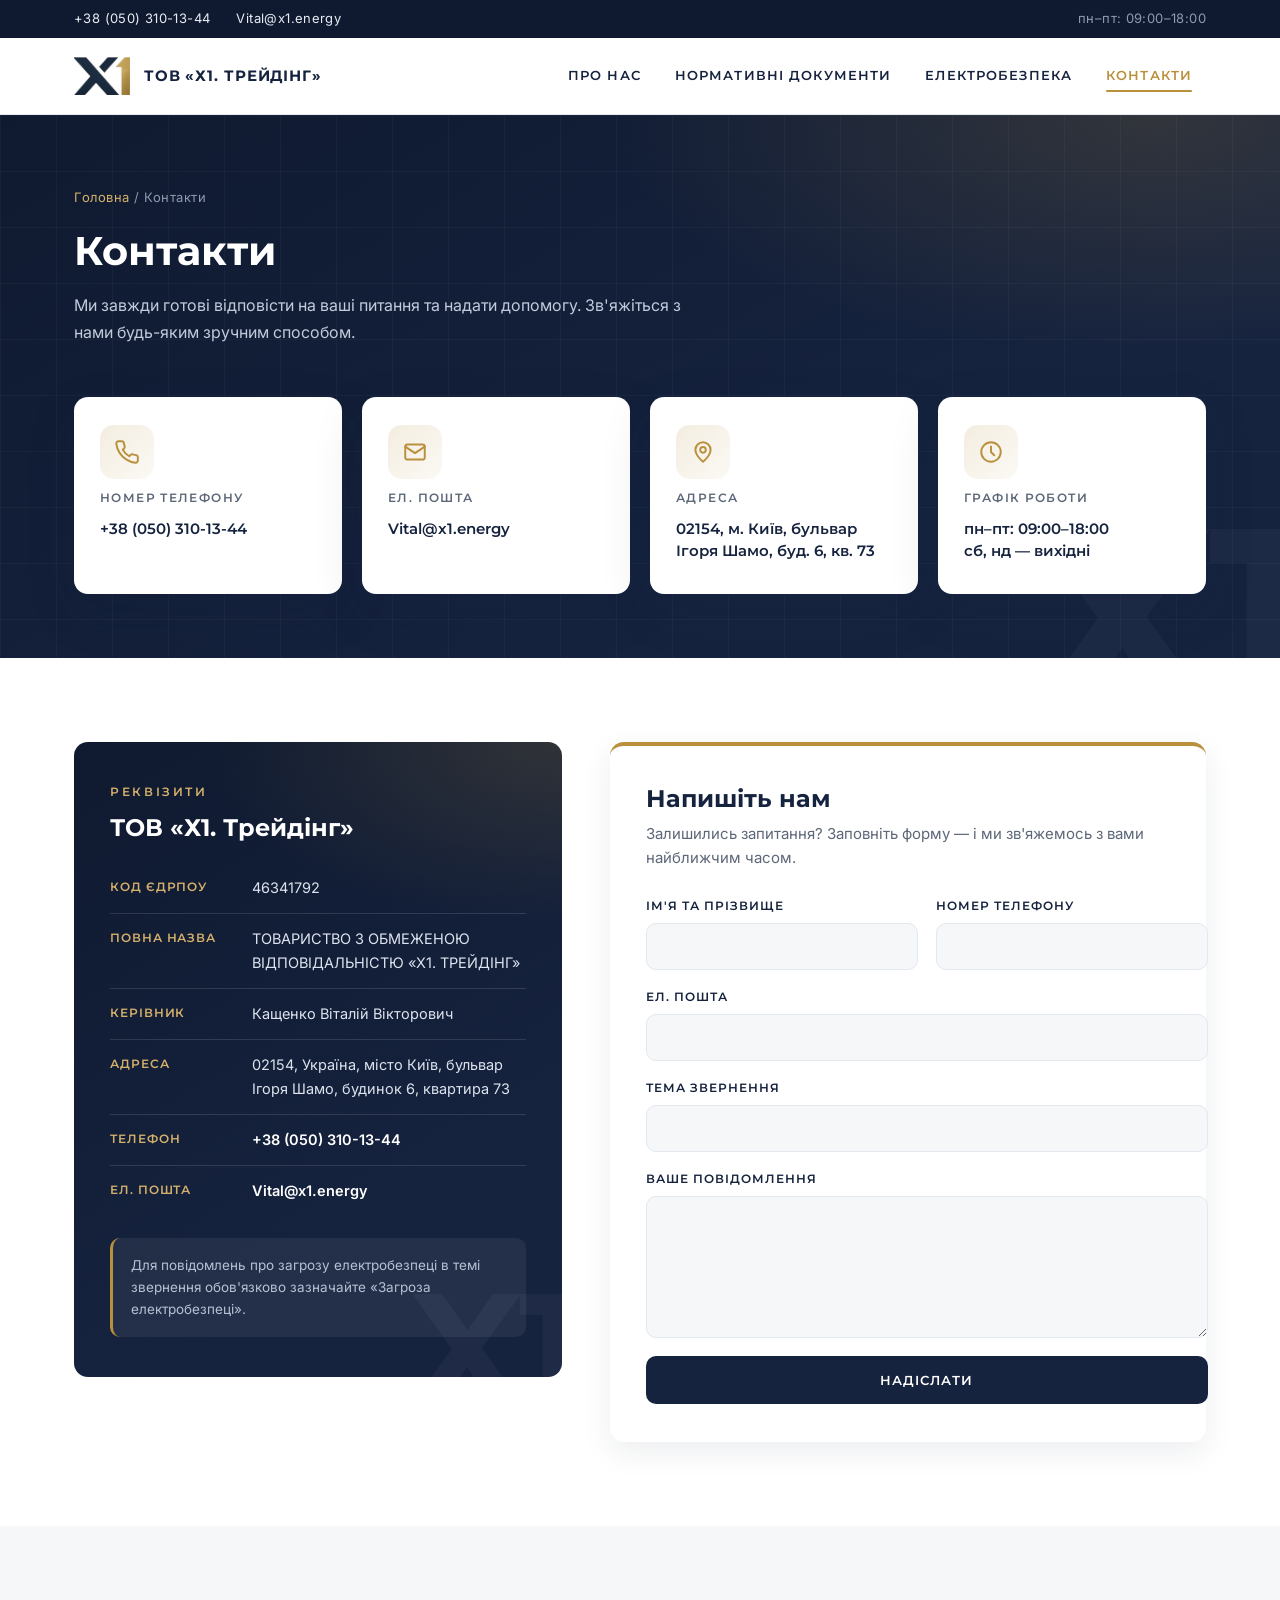
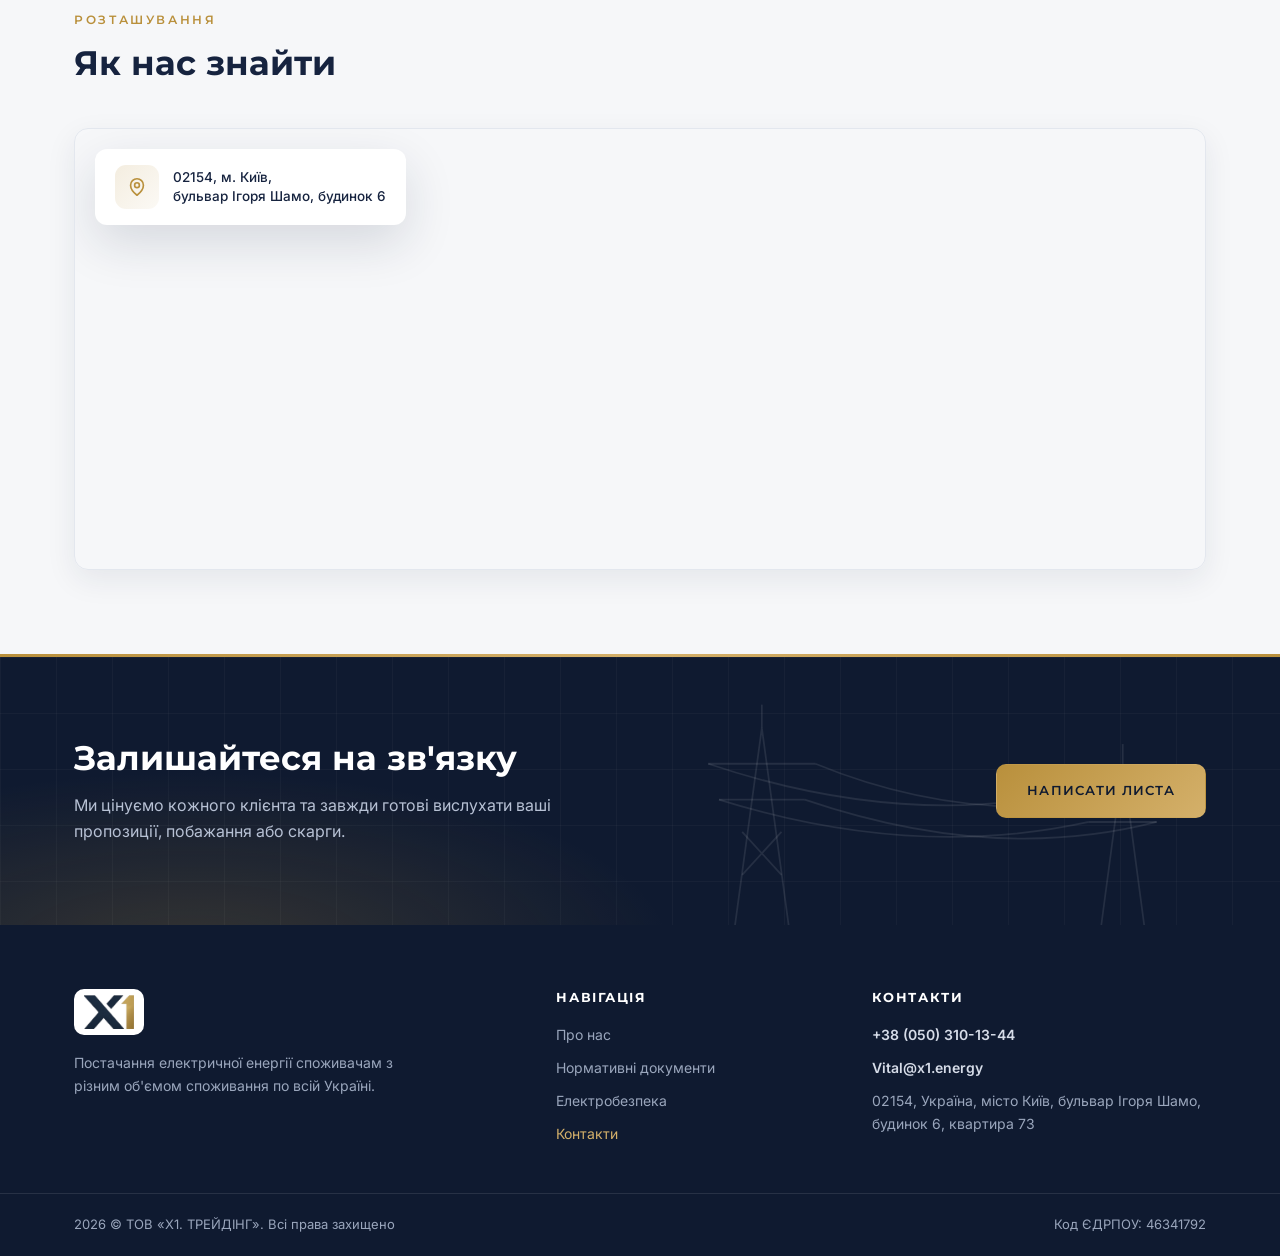
==== commit 82a57fb1: "2" ====
--- a/contacts.html
+++ b/contacts.html
@@ -42,16 +42,13 @@
     </div>
   </header>
 
-  <section class="page-hero tall">
+  <section class="page-hero">
     <div class="container">
       <div class="breadcrumbs"><a href="index.html">Головна</a> / Контакти</div>
       <h1>Контакти</h1>
       <p>Ми завжди готові відповісти на ваші питання та надати допомогу. Зв'яжіться з нами будь-яким зручним способом.</p>
-    </div>
-  </section>
-
-  <div class="container">
-    <div class="contact-strip">
+
+      <div class="contact-strip">
       <div class="strip-card">
         <div class="card-icon">
           <svg viewBox="0 0 24 24" fill="none" stroke="currentColor" stroke-width="1.8" stroke-linecap="round" stroke-linejoin="round"><path d="M22 16.9v3a2 2 0 0 1-2.2 2 19.8 19.8 0 0 1-8.6-3.1 19.5 19.5 0 0 1-6-6A19.8 19.8 0 0 1 2.1 4.2 2 2 0 0 1 4.1 2h3a2 2 0 0 1 2 1.7c.1 1 .4 2 .7 2.9a2 2 0 0 1-.5 2.1L8.1 9.9a16 16 0 0 0 6 6l1.2-1.2a2 2 0 0 1 2.1-.5c.9.3 1.9.6 2.9.7a2 2 0 0 1 1.7 2z"/></svg>
@@ -80,8 +77,9 @@
         <h3>Графік роботи</h3>
         <span class="value">пн–пт: 09:00–18:00<br>сб, нд — вихідні</span>
       </div>
-    </div>
-  </div>
+      </div>
+    </div>
+  </section>
 
   <section class="section">
     <div class="container">
--- a/styles.css
+++ b/styles.css
@@ -30,6 +30,12 @@
   scroll-behavior: smooth;
 }
 
+html,
+body {
+  overflow-x: hidden;
+  overflow-x: clip;
+}
+
 body {
   font-family: "Inter", "Segoe UI", Arial, sans-serif;
   font-size: 16px;
@@ -166,7 +172,8 @@
   color: var(--gold);
 }
 
-.site-nav a.active::after {
+/* Золоте підкреслення: виростає при наведенні, постійне в активного пункту */
+.site-nav a::after {
   content: "";
   position: absolute;
   left: 14px;
@@ -175,6 +182,14 @@
   height: 2px;
   background: var(--gold);
   border-radius: 2px;
+  transform: scaleX(0);
+  transform-origin: left center;
+  transition: transform 0.28s ease;
+}
+
+.site-nav a:hover::after,
+.site-nav a.active::after {
+  transform: scaleX(1);
 }
 
 .nav-toggle {
@@ -191,12 +206,37 @@
   gap: 5px;
 }
 
+.nav-toggle {
+  transition: background 0.25s, border-color 0.25s, box-shadow 0.25s, transform 0.25s;
+}
+
+.nav-toggle:hover {
+  transform: scale(1.07);
+}
+
+.nav-toggle:active {
+  transform: scale(0.92);
+}
+
 .nav-toggle span {
   display: block;
   width: 20px;
   height: 2px;
   background: var(--navy);
-  transition: transform 0.25s, opacity 0.25s;
+  border-radius: 2px;
+  transition: transform 0.35s cubic-bezier(0.68, -0.55, 0.27, 1.55), opacity 0.25s, background 0.3s;
+}
+
+/* Відкритий стан: прозора кнопка, золотий хрестик */
+
+.nav-toggle.open {
+  background: transparent;
+  border-color: transparent;
+  box-shadow: none;
+}
+
+.nav-toggle.open span {
+  background: var(--gold);
 }
 
 .nav-toggle.open span:nth-child(1) {
@@ -1097,7 +1137,7 @@
 /* Тінь шапки при прокрутці */
 
 .site-header {
-  transition: box-shadow 0.25s;
+  transition: background 0.25s, box-shadow 0.25s, border-color 0.25s;
 }
 
 .site-header.scrolled {
@@ -1124,8 +1164,7 @@
   pointer-events: none;
 }
 
-.page-hero::after,
-.cta::after {
+.page-hero::after {
   content: "X1";
   position: absolute;
   right: -20px;
@@ -1140,6 +1179,18 @@
   user-select: none;
 }
 
+/* Лінії електропередачі у CTA-смузі */
+.cta::after {
+  content: "";
+  position: absolute;
+  right: 0;
+  bottom: 0;
+  width: min(58%, 760px);
+  height: 100%;
+  background: url("data:image/svg+xml;utf8,<svg xmlns='http://www.w3.org/2000/svg' width='760' height='300' viewBox='0 0 760 300' fill='none' stroke='%23ffffff' stroke-opacity='0.09' stroke-width='2'><path d='M150 300 L180 80 L210 300'/><path d='M180 80 V54'/><path d='M120 120 H240'/><path d='M132 160 H228'/><path d='M158 244 L202 196 M158 196 L202 244'/><path d='M560 300 L584 120 L608 300'/><path d='M584 120 V98'/><path d='M536 150 H632'/><path d='M546 185 H622'/><path d='M120 120 Q340 194 536 150'/><path d='M240 120 Q430 198 632 150'/><path d='M132 160 Q350 228 546 185'/><path d='M228 160 Q440 232 622 185'/></svg>") no-repeat right bottom / contain;
+  pointer-events: none;
+}
+
 .page-hero .container,
 .cta .container {
   position: relative;
@@ -1151,15 +1202,6 @@
 .cta {
   border-top: 3px solid;
   border-image: linear-gradient(90deg, var(--gold), var(--gold-light), var(--gold)) 1;
-}
-
-/* Градієнт на великому коді діяльності */
-
-.activity-code {
-  background: linear-gradient(120deg, var(--gold-light) 0%, var(--gold) 55%, #8f6c24 100%);
-  -webkit-background-clip: text;
-  background-clip: text;
-  -webkit-text-fill-color: transparent;
 }
 
 /* Іконки в картках */
@@ -1213,6 +1255,15 @@
 
 .adv-card:hover::after {
   width: 100%;
+}
+
+/* Градієнт на великому коді діяльності */
+
+.activity-code {
+  background: linear-gradient(120deg, var(--gold-light) 0%, var(--gold) 55%, #8f6c24 100%);
+  -webkit-background-clip: text;
+  background-clip: text;
+  -webkit-text-fill-color: transparent;
 }
 
 /* Закони: золота смуга при наведенні */
@@ -1307,17 +1358,11 @@
 
 /* ---------- Сторінка контактів: оновлений макет ---------- */
 
-.page-hero.tall {
-  padding-bottom: 150px;
-}
-
 .contact-strip {
   display: grid;
   grid-template-columns: repeat(4, minmax(0, 1fr));
   gap: 20px;
-  margin-top: -78px;
-  position: relative;
-  z-index: 5;
+  margin-top: 52px;
 }
 
 .strip-card {
@@ -1492,9 +1537,140 @@
   line-height: 1.45;
 }
 
-/* Плавна поява блоків при прокрутці */
+/* ---------- Анімації ---------- */
+
+@keyframes fade-up {
+  from {
+    opacity: 0;
+    transform: translateY(22px);
+  }
+  to {
+    opacity: 1;
+    transform: none;
+  }
+}
+
+@keyframes menu-item-in {
+  from {
+    opacity: 0;
+    transform: translateY(-12px) scale(0.97);
+  }
+  to {
+    opacity: 1;
+    transform: none;
+  }
+}
+
+@keyframes menu-item-out {
+  from {
+    opacity: 1;
+    transform: none;
+  }
+  to {
+    opacity: 0;
+    transform: translateY(-12px) scale(0.97);
+  }
+}
+
+/* Іконки в картках оживають при наведенні */
+
+.card-icon {
+  transition: transform 0.3s ease, background 0.3s;
+}
+
+.adv-card:hover .card-icon,
+.tile:hover .card-icon,
+.strip-card:hover .card-icon,
+.contact-item:hover .ci-icon {
+  transform: scale(1.1) rotate(-5deg);
+}
+
+.contact-item .ci-icon {
+  transition: transform 0.3s ease;
+}
+
+/* Логотип у шапці */
+
+.brand img {
+  transition: transform 0.25s ease;
+}
+
+.brand:hover img {
+  transform: scale(1.06);
+}
+
+/* Посилання у футері зсуваються при наведенні */
+
+.footer-links a {
+  display: inline-block;
+  transition: color 0.2s, transform 0.2s;
+}
+
+.footer-links a:hover {
+  transform: translateX(5px);
+}
 
 @media (prefers-reduced-motion: no-preference) {
+  /* Кнопки: підйом і золотавий відблиск */
+
+  .button {
+    position: relative;
+    overflow: hidden;
+  }
+
+  .button::before {
+    content: "";
+    position: absolute;
+    top: 0;
+    left: -80%;
+    width: 45%;
+    height: 100%;
+    background: linear-gradient(105deg, transparent, rgba(255, 255, 255, 0.4), transparent);
+    transform: skewX(-20deg);
+    transition: left 0.55s ease;
+    pointer-events: none;
+  }
+
+  .button:hover::before {
+    left: 130%;
+  }
+
+  .button:hover {
+    transform: translateY(-2px);
+  }
+
+  .button:active {
+    transform: translateY(1px);
+  }
+
+  /* Вхідна анімація hero на головній */
+
+  .hero .eyebrow,
+  .hero h1,
+  .hero > .container > div > p,
+  .hero-actions {
+    animation: fade-up 0.7s ease both;
+  }
+
+  .hero .eyebrow { animation-delay: 0.05s; }
+  .hero h1 { animation-delay: 0.15s; }
+  .hero > .container > div > p { animation-delay: 0.28s; }
+  .hero-actions { animation-delay: 0.42s; }
+
+  /* Вхідна анімація заголовків внутрішніх сторінок */
+
+  .page-hero .breadcrumbs,
+  .page-hero h1,
+  .page-hero .container > p {
+    animation: fade-up 0.6s ease both;
+  }
+
+  .page-hero .breadcrumbs { animation-delay: 0.05s; }
+  .page-hero h1 { animation-delay: 0.14s; }
+  .page-hero .container > p { animation-delay: 0.26s; }
+
+  /* Плавна поява блоків при прокрутці */
+
   .reveal {
     opacity: 0;
     transform: translateY(26px);
@@ -1549,17 +1725,47 @@
   }
 }
 
+@media (max-width: 920px) {
+  /* На середніх ширинах назва поруч з лого не вміщується разом з меню */
+  .brand-name {
+    display: none;
+  }
+}
+
 @media (max-width: 720px) {
   .section {
     padding: 60px 0;
   }
 
-  .brand-name {
-    display: none;
-  }
-
   .nav-toggle {
     display: flex;
+  }
+
+  /* Прозора шапка при прокрутці: видимими залишаються лише лого та бургер */
+  .site-header.scrolled {
+    background: transparent;
+    border-bottom-color: transparent;
+    box-shadow: none;
+  }
+
+  .site-header.scrolled .brand img {
+    background: rgba(255, 255, 255, 0.96);
+    border-radius: 10px;
+    padding: 5px 9px;
+    height: 46px;
+    box-shadow: 0 6px 18px rgba(22, 35, 63, 0.18);
+  }
+
+  .site-header.scrolled .nav-toggle {
+    background: rgba(255, 255, 255, 0.96);
+    border-color: transparent;
+    box-shadow: 0 6px 18px rgba(22, 35, 63, 0.18);
+  }
+
+  /* Відкрите меню: бургер стає прозорим і при прокрученій шапці */
+  .site-header.scrolled .nav-toggle.open {
+    background: transparent;
+    box-shadow: none;
   }
 
   .site-nav {
@@ -1567,13 +1773,11 @@
     top: 100%;
     left: 0;
     right: 0;
-    background: var(--white);
-    border-bottom: 1px solid var(--line);
-    box-shadow: var(--shadow);
+    background: transparent;
     flex-direction: column;
     align-items: stretch;
-    padding: 12px 16px 18px;
-    gap: 4px;
+    padding: 10px 16px 18px;
+    gap: 10px;
     display: none;
   }
 
@@ -1581,9 +1785,48 @@
     display: flex;
   }
 
-  .site-nav a.active::after {
+  /* Пункти меню — білі «кнопки» з закругленою окантовкою */
+  .site-nav a {
+    border: 1.5px solid rgba(22, 35, 63, 0.35);
+    border-radius: 12px;
+    padding: 14px 18px;
+    background: var(--white);
+    color: var(--navy);
+  }
+
+  .site-nav a:hover {
+    background: var(--bg);
+    color: var(--gold);
+  }
+
+  .site-nav a.active {
+    border-color: var(--gold);
+    color: var(--gold);
+  }
+
+  .site-nav a::after {
     display: none;
   }
+
+  /* Хвильова поява пунктів меню */
+  .site-nav.open a {
+    animation: menu-item-in 0.4s cubic-bezier(0.22, 1, 0.36, 1) both;
+  }
+
+  .site-nav.open a:nth-child(1) { animation-delay: 0.04s; }
+  .site-nav.open a:nth-child(2) { animation-delay: 0.1s; }
+  .site-nav.open a:nth-child(3) { animation-delay: 0.16s; }
+  .site-nav.open a:nth-child(4) { animation-delay: 0.22s; }
+
+  /* Закриття: пункти зникають знизу вгору */
+  .site-nav.open.closing a {
+    animation: menu-item-out 0.25s ease both;
+  }
+
+  .site-nav.open.closing a:nth-child(1) { animation-delay: 0.12s; }
+  .site-nav.open.closing a:nth-child(2) { animation-delay: 0.08s; }
+  .site-nav.open.closing a:nth-child(3) { animation-delay: 0.04s; }
+  .site-nav.open.closing a:nth-child(4) { animation-delay: 0s; }
 
   .cards-3,
   .tiles,
@@ -1605,11 +1848,7 @@
 
   .contact-strip {
     grid-template-columns: 1fr;
-    margin-top: -50px;
-  }
-
-  .page-hero.tall {
-    padding-bottom: 110px;
+    margin-top: 36px;
   }
 
   .info-panel {
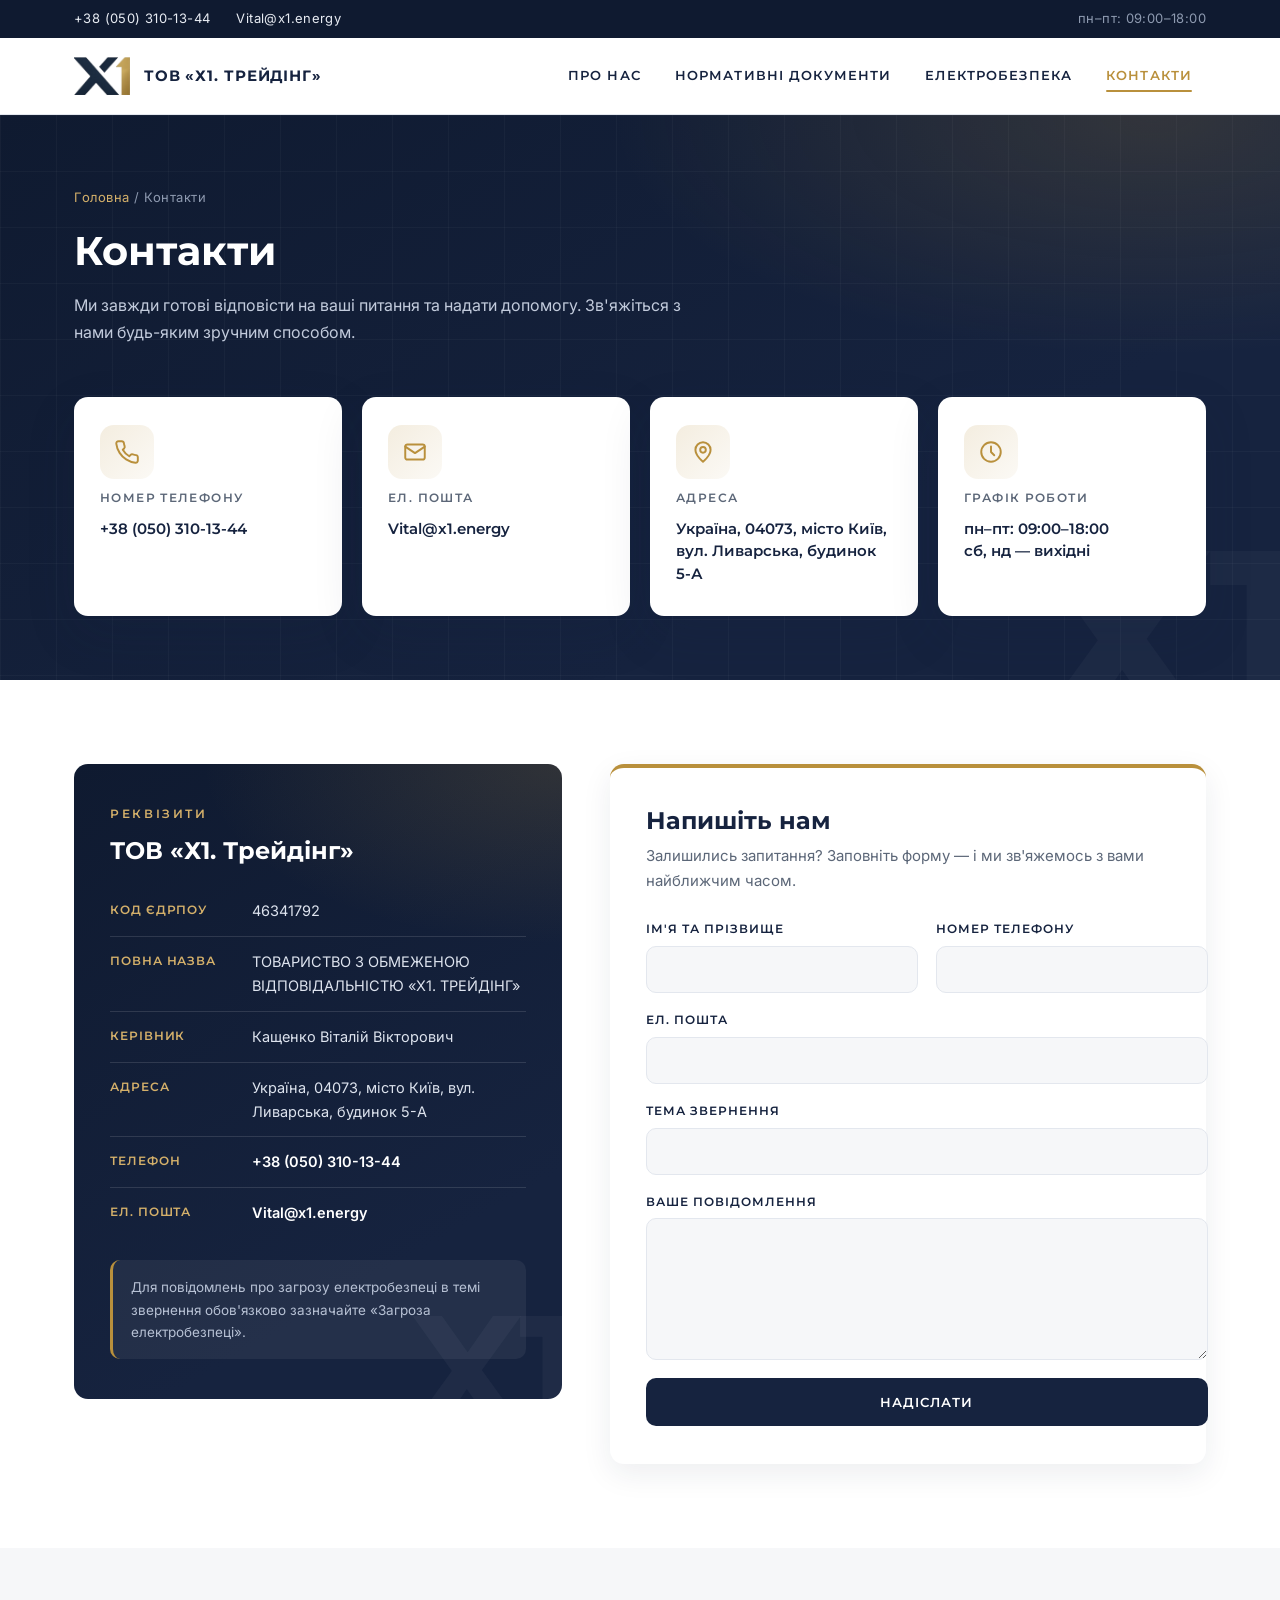
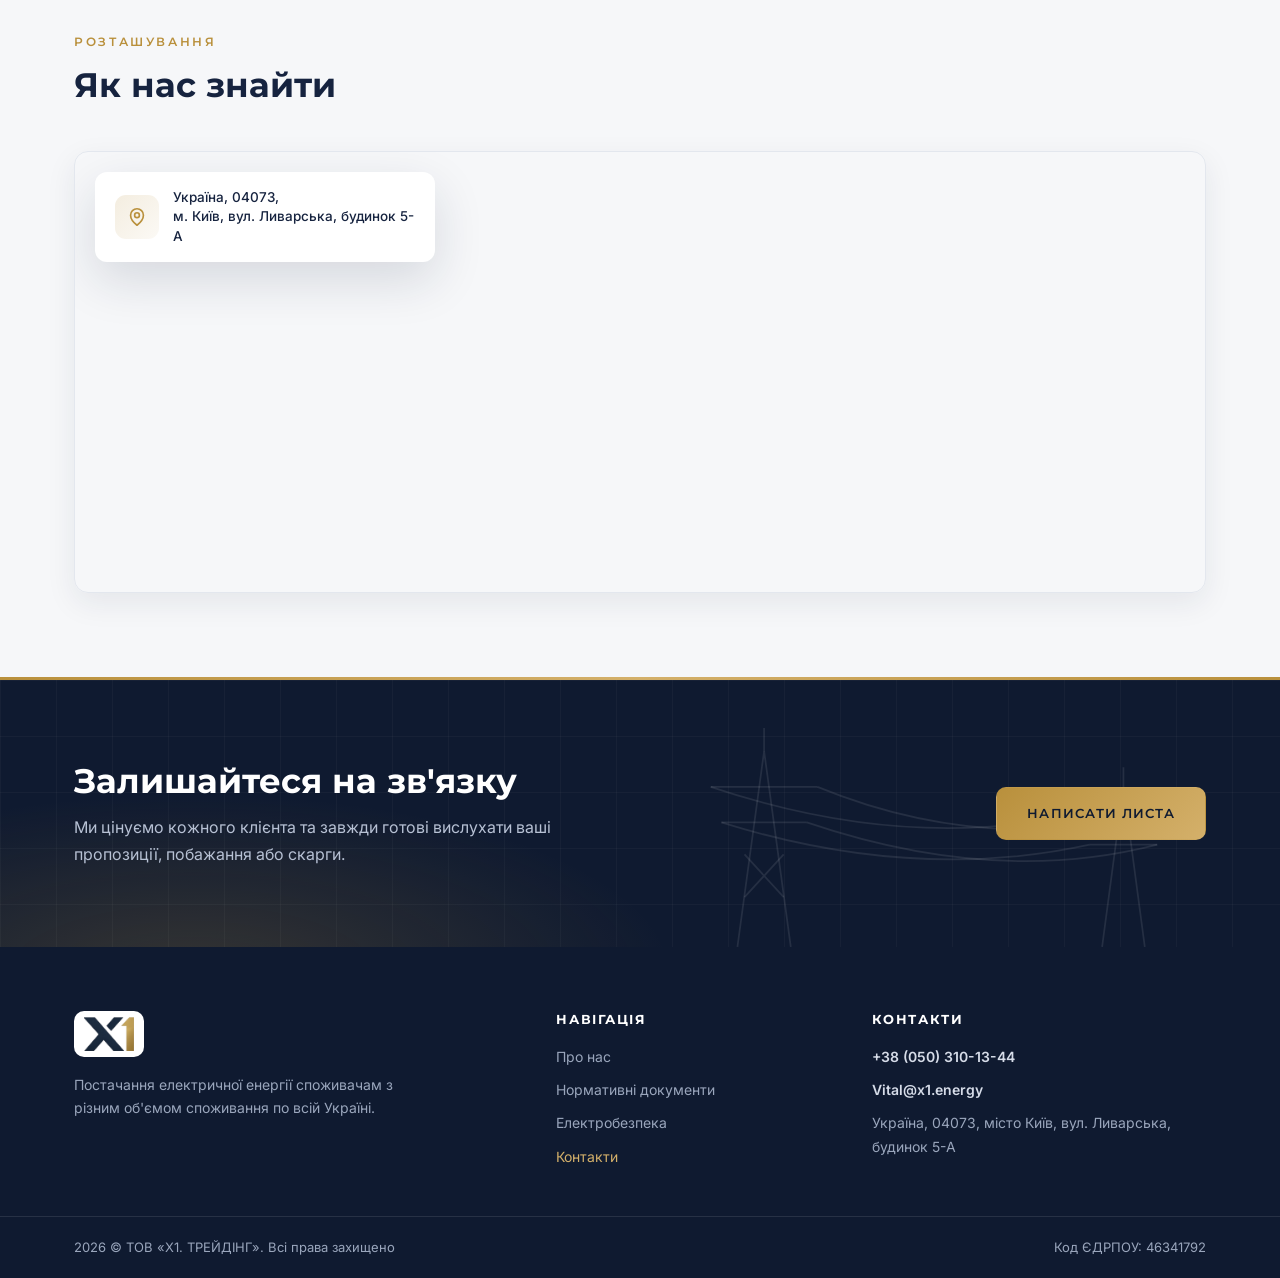
==== commit 297f95b8: "3" ====
--- a/contacts.html
+++ b/contacts.html
@@ -4,7 +4,7 @@
   <meta charset="UTF-8">
   <meta name="viewport" content="width=device-width, initial-scale=1.0">
   <title>Контакти — ТОВ «Х1. ТРЕЙДІНГ»</title>
-  <meta name="description" content="Контакти ТОВ «Х1. ТРЕЙДІНГ»: телефон +38 (050) 310-13-44, email Vital@x1.energy, Київ, бульвар Ігоря Шамо, 6.">
+  <meta name="description" content="Контакти ТОВ «Х1. ТРЕЙДІНГ»: телефон +38 (050) 310-13-44, email Vital@x1.energy, Київ, вул. Ливарська, 5-А.">
   <link rel="icon" type="image/png" href="logo/favicon.PNG">
   <link rel="preconnect" href="https://fonts.googleapis.com">
   <link rel="preconnect" href="https://fonts.gstatic.com" crossorigin>
@@ -68,7 +68,7 @@
           <svg viewBox="0 0 24 24" fill="none" stroke="currentColor" stroke-width="1.8" stroke-linecap="round" stroke-linejoin="round"><path d="M12 21s-7-5.6-7-11a7 7 0 0 1 14 0c0 5.4-7 11-7 11z"/><circle cx="12" cy="10" r="2.6"/></svg>
         </div>
         <h3>Адреса</h3>
-        <span class="value">02154, м. Київ, бульвар Ігоря Шамо, буд. 6, кв. 73</span>
+        <span class="value">Україна, 04073, місто Київ, вул. Ливарська, будинок 5-А</span>
       </div>
       <div class="strip-card">
         <div class="card-icon">
@@ -102,7 +102,7 @@
             </div>
             <div class="info-row">
               <dt>Адреса</dt>
-              <dd>02154, Україна, місто Київ, бульвар Ігоря Шамо, будинок 6, квартира 73</dd>
+              <dd>Україна, 04073, місто Київ, вул. Ливарська, будинок 5-А</dd>
             </div>
             <div class="info-row">
               <dt>Телефон</dt>
@@ -164,14 +164,14 @@
           <div class="card-icon">
             <svg viewBox="0 0 24 24" fill="none" stroke="currentColor" stroke-width="1.8" stroke-linecap="round" stroke-linejoin="round"><path d="M12 21s-7-5.6-7-11a7 7 0 0 1 14 0c0 5.4-7 11-7 11z"/><circle cx="12" cy="10" r="2.6"/></svg>
           </div>
-          <p>02154, м. Київ,<br>бульвар Ігоря Шамо, будинок 6</p>
+          <p>Україна, 04073,<br>м. Київ, вул. Ливарська, будинок 5-А</p>
         </div>
         <iframe
-          src="https://www.google.com/maps?q=%D0%B1%D1%83%D0%BB%D1%8C%D0%B2%D0%B0%D1%80%20%D0%86%D0%B3%D0%BE%D1%80%D1%8F%20%D0%A8%D0%B0%D0%BC%D0%BE%2C%206%2C%20%D0%9A%D0%B8%D1%97%D0%B2%2C%2002154&output=embed"
+          src="https://www.google.com/maps?q=%D0%B2%D1%83%D0%BB.%20%D0%9B%D0%B8%D0%B2%D0%B0%D1%80%D1%81%D1%8C%D0%BA%D0%B0%2C%205-%D0%90%2C%20%D0%9A%D0%B8%D1%97%D0%B2%2C%2004073&output=embed"
           allowfullscreen=""
           loading="lazy"
           referrerpolicy="no-referrer-when-downgrade"
-          title="Карта: бульвар Ігоря Шамо, 6, Київ">
+          title="Карта: вул. Ливарська, 5-А, Київ">
         </iframe>
       </div>
     </div>
@@ -207,7 +207,7 @@
         <div class="footer-contacts">
           <a href="tel:+380503101344">+38 (050) 310-13-44</a>
           <a href="mailto:Vital@x1.energy">Vital@x1.energy</a>
-          <span>02154, Україна, місто Київ, бульвар Ігоря Шамо, будинок 6, квартира 73</span>
+          <span>Україна, 04073, місто Київ, вул. Ливарська, будинок 5-А</span>
         </div>
       </div>
     </div>
